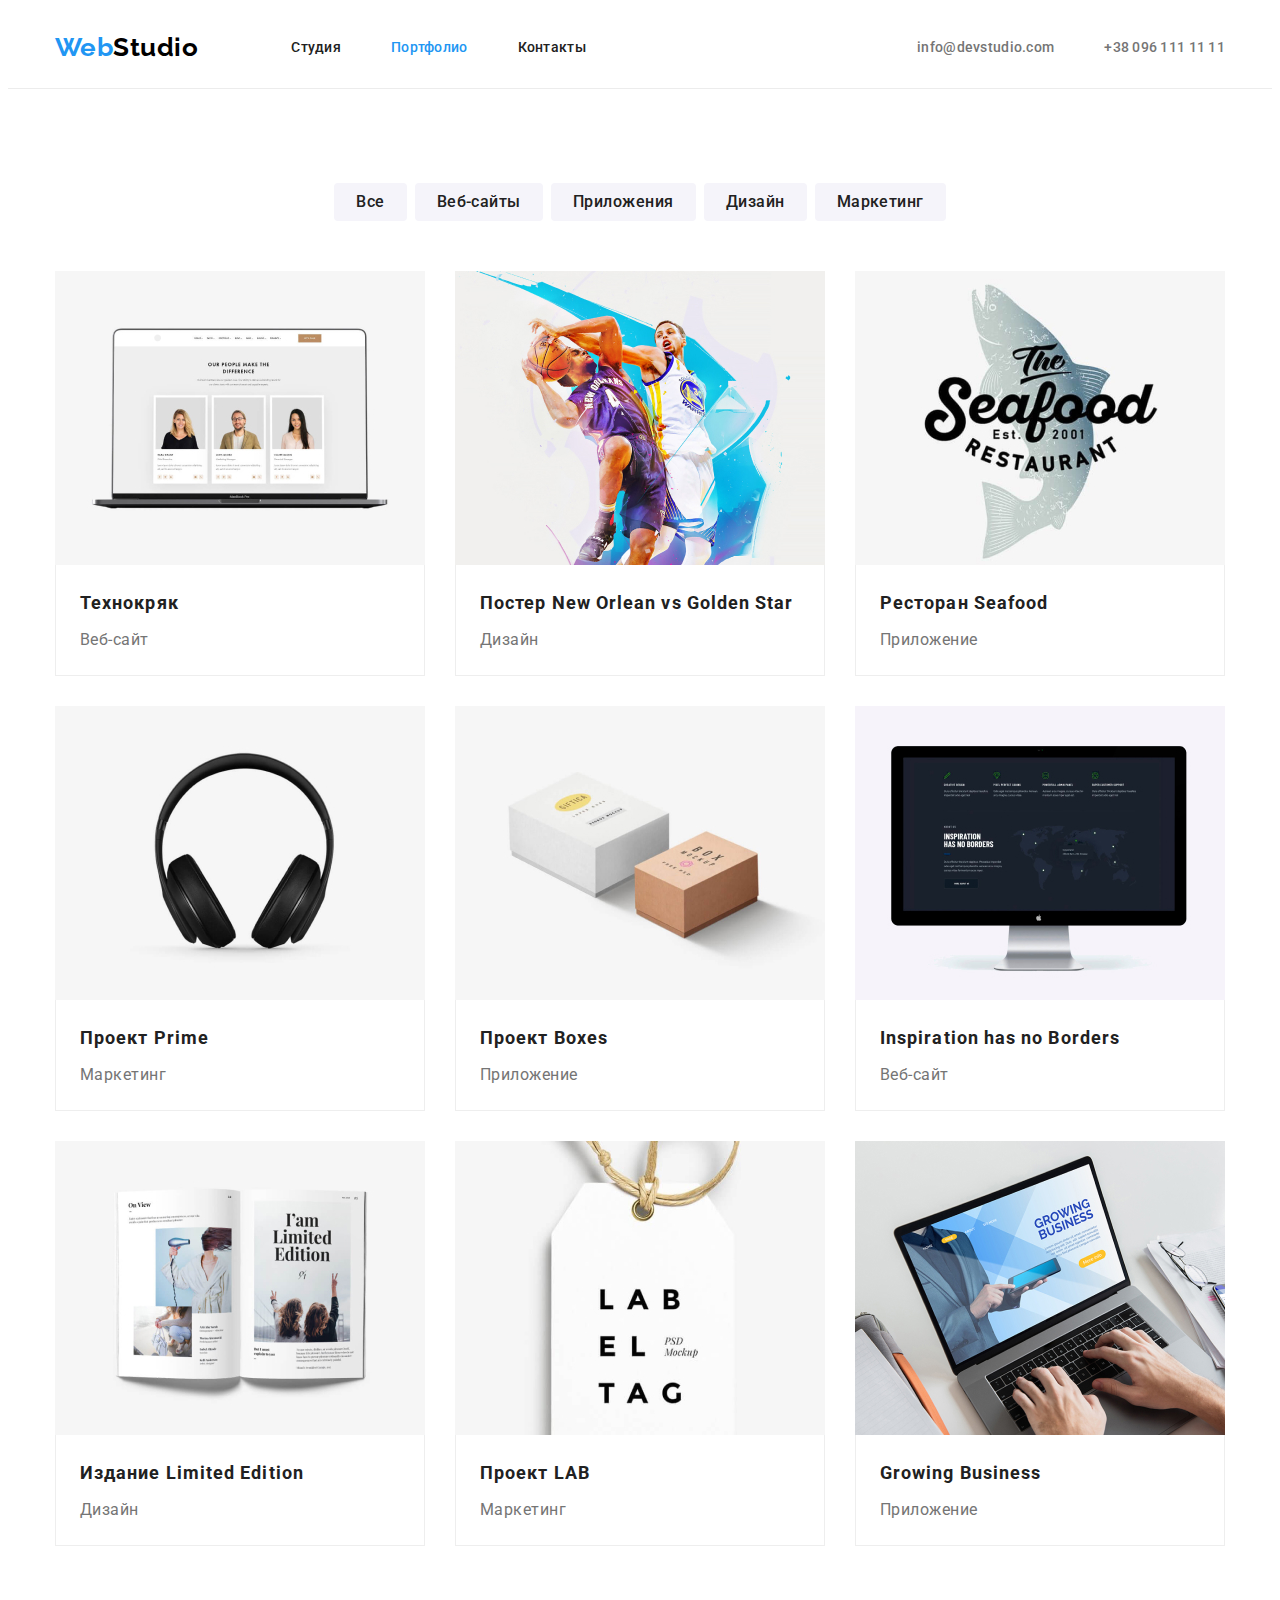
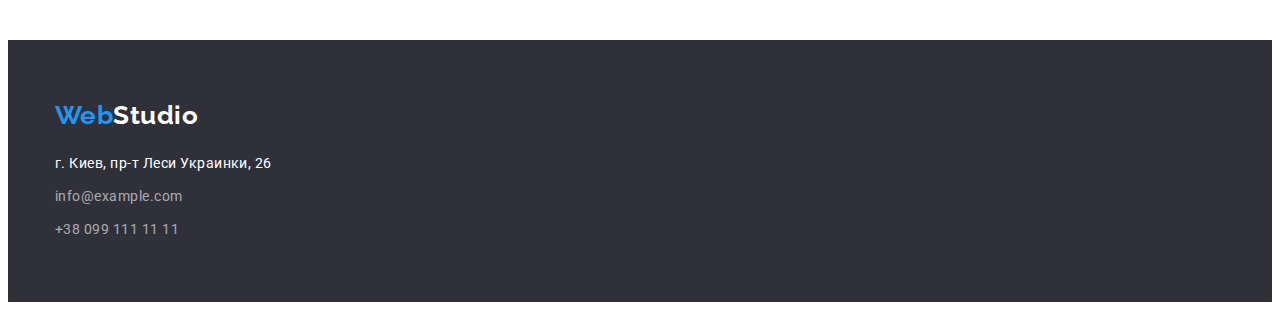
==== portfolio.html @ 2f04e292 "Initial files" ====
<!DOCTYPE html>
<html lang="ru">

<head>
    <link rel="stylesheet" href="https://cdnjs.cloudflare.com/ajax/libs/modern-normalize/1.1.0/modern-normalize.min.css"
        integrity="sha512-wpPYUAdjBVSE4KJnH1VR1HeZfpl1ub8YT/NKx4PuQ5NmX2tKuGu6U/JRp5y+Y8XG2tV+wKQpNHVUX03MfMFn9Q=="
        crossorigin="anonymous" referrerpolicy="no-referrer" />    
    <meta charset="UTF-8">
    <meta http-equiv="X-UA-Compatible" content="IE=edge">
    <meta name="viewport" content="width=device-width, initial-scale=1.0">    
    <title>Портфолио</title>    
    <link rel="preconnect" href="https://fonts.googleapis.com">
    <link rel="preconnect" href="https://fonts.gstatic.com" crossorigin>
    <link href="https://fonts.googleapis.com/css2?family=Raleway:wght@700&family=Roboto:wght@400;500;700;900&display=swap" rel="stylesheet">
    <link rel="stylesheet" href="./css/styles.css" />
</head>

<body>
    <header class="header-wrap">
        <div class="container border">
            <nav class="nav-bar">
                <a class="logo link" href="/">
                    Web<span class="logo-decor">Studio</span>
                </a>
                <ul class="nav-list list">
                    <li class="item"><a class="nav-item link" href="./index.html">Студия</a></li>
                    <li class="item"><a class="nav-item link current" href="./portfolio.html">Портфолио</a></li>
                    <li class="item"><a class="nav-item link" href="/Контакты">Контакты</a></li>
                </ul>
            </nav>
            <div class="contact-info">
                <a class="cinfo link" href="mailto:info@devstudio.com" target="_blank">info@devstudio.com</a>
                <a class="cinfo link" href="tel:+380961111111">+38 096 111 11 11</a>
            </div>
        </div>
    </header>
    <section class="section">
        <div class="container">
            <h1 hidden>Портфолио</h1>
            <ul class="button-list list">
                <li>
                    <button class="button" type="button">Все</button>
                </li>
                <li>
                    <button class="button" type="button">Веб-сайты</button>
                </li>
                <li>
                    <button class="button" type="button">Приложения</button>
                </li>
                <li>
                    <button class="button" type="button">Дизайн</button>
                </li>
                <li>
                    <button class="button" type="button">Маркетинг</button>
                </li>
            </ul>
            <ul class="portfolio-list list">
                <li class="portfolio-item">
                    <img src="./images/portfolio-logos/technokryak.jpg" alt="Веб-сайт Технокряк" width="370">
                        <div class="item-text">
                            <h2>Технокряк</h2>
                            <p>Веб-сайт</p>
                        </div>                    
                </li>
                <li class="portfolio-item">
                    <img src="./images/portfolio-logos/neworlean.jpg" alt="Дизайн постера" width="370">
                    <div class="item-text">
                        <h2>Постер <span lang="en">New Orlean vs Golden Star</span></h2>
                        <p>Дизайн</p>
                    </div>                    
                </li>
                <li class="portfolio-item">
                    <img src="./images/portfolio-logos/seafood.jpg" alt="Приложение" width="370">
                    <div class="item-text">
                        <h2>Ресторан <span lang="en">Seafood</span></h2>
                        <p>Приложение</p>
                    </div>
                </li>
                <li class="portfolio-item">
                    <img src="./images/portfolio-logos/prime.jpg" alt="Маркетинговый проект" width="370">
                    <div class="item-text">
                        <h2>Проект <span lang="en">Prime</span></h2>
                        <p>Маркетинг</p>
                    </div>
                </li>
                <li class="portfolio-item">
                    <img src="./images/portfolio-logos/boxes.jpg" alt="Приложение" width="370">
                    <div class="item-text">
                        <h2>Проект <span lang="en">Boxes</span></h2>
                        <p>Приложение</p>
                    </div>
                </li>
                <li class="portfolio-item">
                    <img src="./images/portfolio-logos/inspiration.jpg" alt="Веб-сайт" width="370">
                    <div class="item-text">
                        <h2 lang="en">Inspiration has no Borders</h2>
                        <p>Веб-сайт</p>
                    </div>
                </li>
                <li class="portfolio-item">
                    <img src="./images/portfolio-logos/limited-edition.jpg" alt="Дизайн издания" width="370">
                    <div class="item-text">
                        <h2>Издание <span lang="en">Limited Edition</span></h2>
                        <p>Дизайн</p>
                    </div>
                </li>
                <li class="portfolio-item">
                    <img src="./images/portfolio-logos/lab.jpg" alt="Маркетинговый проект" width="370"">
                    <div class="item-text">
                        <h2>Проект <span lang="en">LAB</span></h2>
                        <p>Маркетинг</p>
                    </div>
                </li>
                <li class="portfolio-item">
                    <img src="./images/portfolio-logos/gr-business.jpg" alt="Бизнесс приложение" width="370">
                    <div class="item-text">
                        <h2 lang="en">Growing Business</h2>
                        <p>Приложение</p>
                    </div>
                </li>
            </ul>
        </div>
    </section>

    <footer class="footer">
        <address class="footer-address footer-text container">
            <div class="footer-wrap">
                <a href="/" class="logo link">
                    Web<span class="footer-logo">Studio</span>
                </a>
                <ul class="list">
                    <li class="address-wrap"><span>г. Киев, пр-т Леси Украинки, 26</span></li>
                    <li class="address-wrap"><a class="footer-contact link" href="mailto:info@example.com"
                            target="_blank">info@example.com</a></li>
                    <li class="address-wrap"><a class="footer-contact link" href="tel:+380991111111">+38 099 111 11 11</a>
                    </li>
                </ul>
            </div>
        </address>
    </footer>
</body>

</html>
---- css/styles.css ----
:root {
  --accent-color: #2196f3;
  --page-main-text-color: #212121;
  --secondary-text-color: #757575;
  --section-bg-color: #2f303a;
  --button-bg-color: #f5f4fa;
  --button-text-color: #212121;
  --active-button-text-color: #ffffff;
  --section-title-text-color: #212121;
}

html {
  box-sizing: border-box;
}

*,
*::before,
*::after {
  box-sizing: inherit;
}

body {
  font-family: 'Roboto', sans-serif;

  color: var(--page-main-text-color);
  letter-spacing: 0.03em;
}

h1,
h2,
h3,
h4,
h5,
h6,
p {
  margin-top: 0;
}

a {
  cursor: default;
}

.link {
  text-decoration: none;
}

.list {
  padding: 0;
  margin: 0;
  list-style-type: none;
}

.section-title {
  font-weight: 700;
  font-size: 36px;
  line-height: 1.17;
  color: var(--section-title-text-color);
}

.button {
  padding: 6px 22px;
  border: transparent;
  border-radius: 4px;

  font-family: 'Roboto', sans-serif;
  font-weight: 500;
  font-size: 16px;
  line-height: 1.62;
  letter-spacing: 0.03em;
  text-align: center;
  color: var(--button-text-color);
  background-color: var(--button-bg-color);
  cursor: pointer;
}

.button:hover,
.button:focus {
  background-color: var(--accent-color);
  color: var(--active-button-text-color);
}

.container {
  margin-left: auto;
  margin-right: auto;
  width: 1200px;
  padding-left: 15px;
  padding-right: 15px;
}

.section {
  padding: 94px 0;
}

/*---------------------- Navigation bar ----------------------*/

.header-wrap {
  box-sizing: inherit;
  border-bottom: 1px solid #ececec;
}

.nav-bar {
  display: flex;
}

.header-wrap .border {
  display: flex;
  justify-content: space-between;
}

.nav-bar a,
.contact-info a {
  cursor: pointer;
}

.nav-bar .logo {
  padding-top: 24px;
  padding-bottom: 25px;
  margin-right: 93px;
}

.logo {
  font-family: Raleway;
  font-weight: 700;
  font-size: 26px;
  line-height: 1.19;
  color: var(--accent-color);
}

.logo-decor {
  color: #000000;
}

.nav-list {
  display: flex;
  margin: 0 auto;
}

.nav-list .item:not(:last-child) {
  margin-right: 50px;
}

.nav-item {
  font-weight: 500;
  font-size: 14px;
  line-height: 1.14;
  letter-spacing: 0.02em;
  color: var(--page-main-text-color);
}

.nav-list .nav-item {
  display: block;
  padding-top: 32px;
  padding-bottom: 32px;
}

.current {
  color: var(--accent-color);
}

.nav-item:hover,
.nav-item:focus {
  color: var(--accent-color);
}

.contact-info .cinfo + .cinfo {
  margin-left: 50px;
}

.contact-info {
  display: flex;
}

.contact-info .cinfo {
  padding: 32px 0;

  font-weight: 500;
  font-size: 14px;
  line-height: 1.14;
  letter-spacing: 0.02em;
  color: var(--secondary-text-color);
}

.contact-info .cinfo:hover {
  color: var(--accent-color);
}

/*---------------------- Order service ----------------------*/

.order-service {
  padding: 200px 0;

  text-align: center;
  background-color: var(--section-bg-color);
}

/* .small-size {
  padding: 100px 250px;
} */

.order-title {
  width: 696px;
  margin: 0 auto;
  /* padding-bottom: 30px; */

  font-weight: 900;
  font-size: 44px;
  line-height: 1.36;
  letter-spacing: 0.06em;
  text-transform: uppercase;
  color: #ffffff;
}

.order-btn {
  display: inline-block;
  margin-top: 30px;
  padding: 10px 32px;
  border-radius: 4px;

  font-weight: 700;
  font-size: 16px;
  line-height: 1.87;
  letter-spacing: 0.06em;
  color: #ffffff;
  background-color: var(--accent-color);
}

/*---------------------- Priorities ----------------------*/

.priority-list {
  display: flex;
}

.priority-item-header {
  margin-bottom: 10px;
}

.priority-item:not(:last-child) {
  padding-right: 30px;
}

.priority-item > h3 {
  font-weight: 700;
  font-size: 14px;
  line-height: 1.14;
  text-transform: uppercase;
}

.priority-text {
  margin: 0;

  font-size: 14px;
  line-height: 1.71;
  color: var(--secondary-text-color);
}

/*---------------------- Duties ----------------------*/

.top-indent {
  padding-top: 0;
}

.section-title {
  margin-bottom: 50px;

  text-align: center;
}

.duties-list {
  display: flex;
  justify-content: center;
}

.duties-item:not(:last-child) {
  margin-right: 30px;
}
/*---------------------- Our team ----------------------*/

.team {
  background-color: #f5f4fa;
  text-align: center;
}

.team .section-title {
  margin-bottom: 50px;
}

.team-list {
  display: flex;
  justify-content: center;
}

.team-item {
  background-color: #ffffff;
}

.team-item:not(:last-child) {
  margin-right: 30px;
}

.team-item img {
  border-radius: 0 0 4px 4px;
}

.team-item-description > h3 {
  margin-bottom: 10px;

  font-weight: 500;
  font-size: 16px;
  line-height: 1.9;
  letter-spacing: 0.03em;
}

.team-item-description > p {
  margin-bottom: 0;

  font-size: 16px;
  line-height: 1.8;
  letter-spacing: 0.03em;
  color: var(--secondary-text-color);
}

.team-item-description {
  padding: 30px 0;
}

/*---------------------- Footer ----------------------*/

.footer {
  padding: 60px 0;
  background-color: var(--section-bg-color);
}

.footer-logo {
  color: #ffffff;
}

.footer-text {
  font-weight: 400;
  font-size: 14px;
  line-height: 1.71;
}

.footer-address {
  font-style: normal;
  color: #ffffff;
}

.footer-contact {
  color: rgba(255, 255, 255, 0.6);
}

.address-wrap:first-child {
  margin-top: 20px;
}

.address-wrap:not(:last-child) {
  margin-bottom: 9px;
}

/*---------------------- Portfolio ----------------------*/

/*---------------------- Portfolio filter buttons ----------------------*/

.button-list {
  display: flex;
  justify-content: center;
}

.button-list li:not(:last-child) {
  padding-right: 8px;
}

/*---------------------- Portfolio items ----------------------*/
.portfolio-list {
  width: 1170px;
  display: flex;
  flex-wrap: wrap;
  margin-top: 50px;
}

.portfolio-item {
  width: calc((100% - 60px) / 3);
  margin-right: 30px;
  margin-bottom: 30px;
}

.portfolio-item:nth-child(3n) {
  margin-right: 0;
}

.portfolio-item:nth-last-child(-n + 3) {
  margin-bottom: 0;
}

.portfolio-item img {
  margin-bottom: -4px;
}

.item-description {
  border-bottom: none;
}

.item-text {
  padding: 20px 24px;
  border-right: 1px solid #eeeeee;
  border-bottom: 1px solid #eeeeee;
  border-left: 1px solid #eeeeee;
}

.item-text h2 {
  margin-bottom: 4px;

  font-weight: 700;
  font-size: 18px;
  line-height: 2;
  letter-spacing: 0.06em;
}

.item-text p {
  margin-bottom: 0;

  line-height: 1.88;
  font-size: 16px;
  color: var(--secondary-text-color);
}
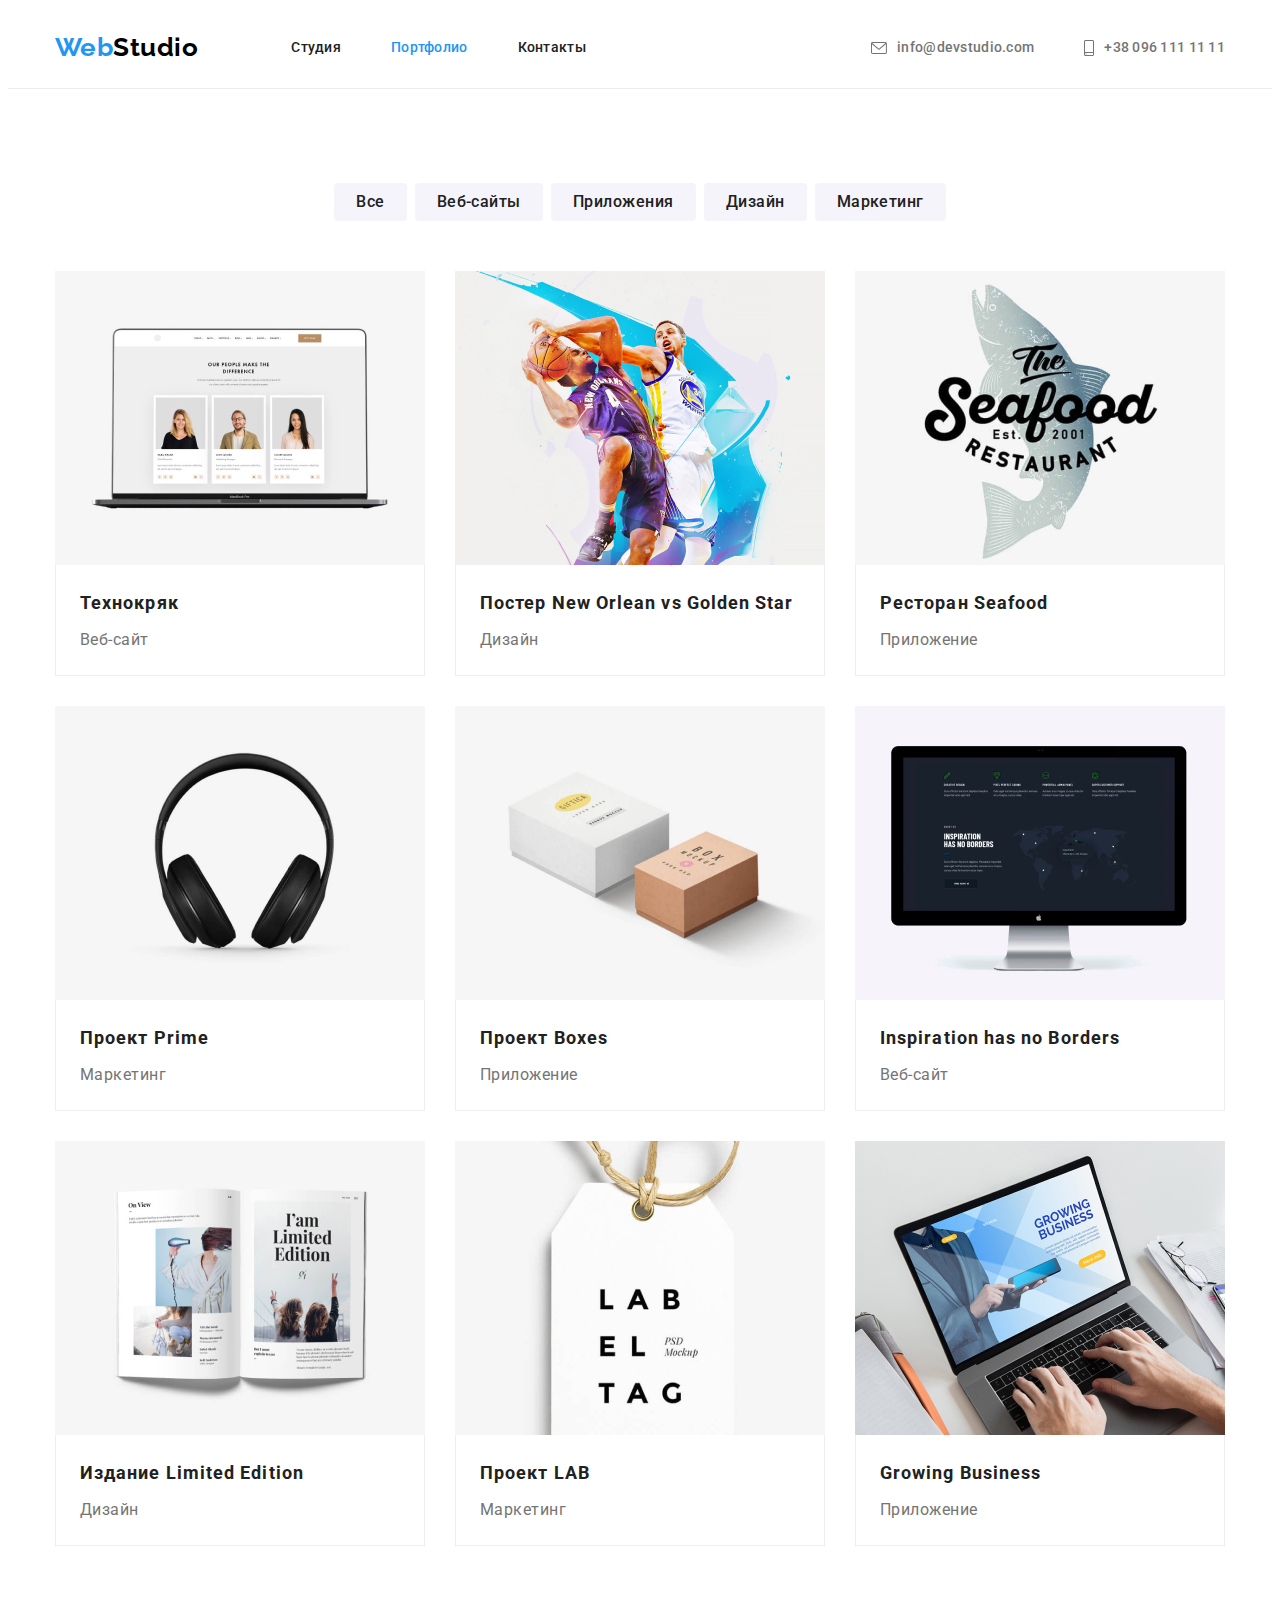
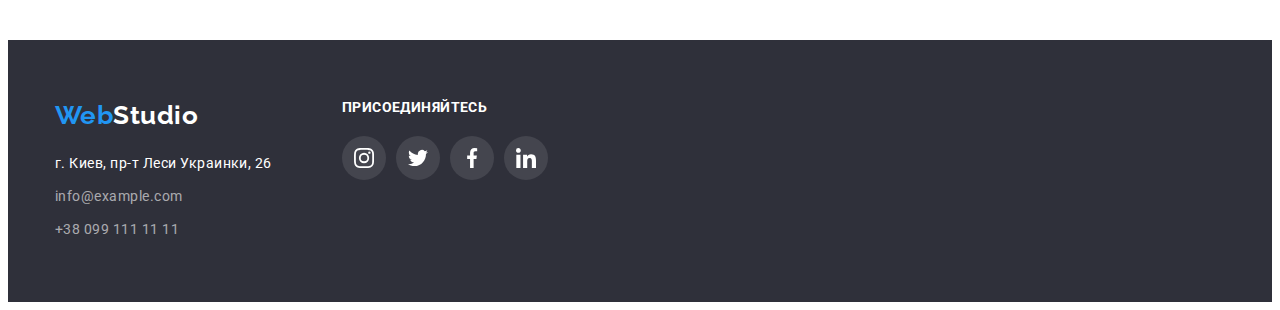
==== commit 574b7cf7: "Added changes according home task into html files and styles.css." ====
--- a/portfolio.html
+++ b/portfolio.html
@@ -4,14 +4,16 @@
 <head>
     <link rel="stylesheet" href="https://cdnjs.cloudflare.com/ajax/libs/modern-normalize/1.1.0/modern-normalize.min.css"
         integrity="sha512-wpPYUAdjBVSE4KJnH1VR1HeZfpl1ub8YT/NKx4PuQ5NmX2tKuGu6U/JRp5y+Y8XG2tV+wKQpNHVUX03MfMFn9Q=="
-        crossorigin="anonymous" referrerpolicy="no-referrer" />    
+        crossorigin="anonymous" referrerpolicy="no-referrer" />
     <meta charset="UTF-8">
     <meta http-equiv="X-UA-Compatible" content="IE=edge">
-    <meta name="viewport" content="width=device-width, initial-scale=1.0">    
-    <title>Портфолио</title>    
+    <meta name="viewport" content="width=device-width, initial-scale=1.0">
+    <title>Портфолио</title>
     <link rel="preconnect" href="https://fonts.googleapis.com">
     <link rel="preconnect" href="https://fonts.gstatic.com" crossorigin>
-    <link href="https://fonts.googleapis.com/css2?family=Raleway:wght@700&family=Roboto:wght@400;500;700;900&display=swap" rel="stylesheet">
+    <link
+        href="https://fonts.googleapis.com/css2?family=Raleway:wght@700&family=Roboto:wght@400;500;700;900&display=swap"
+        rel="stylesheet">
     <link rel="stylesheet" href="./css/styles.css" />
 </head>
 
@@ -19,7 +21,7 @@
     <header class="header-wrap">
         <div class="container border">
             <nav class="nav-bar">
-                <a class="logo link" href="/">
+                <a class="logo link" href="./">
                     Web<span class="logo-decor">Studio</span>
                 </a>
                 <ul class="nav-list list">
@@ -29,8 +31,18 @@
                 </ul>
             </nav>
             <div class="contact-info">
-                <a class="cinfo link" href="mailto:info@devstudio.com" target="_blank">info@devstudio.com</a>
-                <a class="cinfo link" href="tel:+380961111111">+38 096 111 11 11</a>
+                <a class="cinfo link" href="mailto:info@devstudio.com" target="_blank" rel="no-referrer noopener">
+                    <svg class="info-item" width="16" height="12">
+                        <use href="./images/icons/sprite.svg#icon-envelope"></use>
+                    </svg>
+                    info@devstudio.com
+                </a>
+                <a class="cinfo link" href="tel:+380961111111" target="_blank" rel="no-referrer noopener">
+                    <svg class="info-item" width="10" height="16">
+                        <use href="./images/icons/sprite.svg#icon-smartphone"></use>
+                    </svg>
+                    +38 096 111 11 11
+                </a>
             </div>
         </div>
     </header>
@@ -54,20 +66,20 @@
                     <button class="button" type="button">Маркетинг</button>
                 </li>
             </ul>
-            <ul class="portfolio-list list">
+            <ul class="flex-list list">
                 <li class="portfolio-item">
                     <img src="./images/portfolio-logos/technokryak.jpg" alt="Веб-сайт Технокряк" width="370">
-                        <div class="item-text">
-                            <h2>Технокряк</h2>
-                            <p>Веб-сайт</p>
-                        </div>                    
+                    <div class="item-text">
+                        <h2>Технокряк</h2>
+                        <p>Веб-сайт</p>
+                    </div>
                 </li>
                 <li class="portfolio-item">
                     <img src="./images/portfolio-logos/neworlean.jpg" alt="Дизайн постера" width="370">
                     <div class="item-text">
                         <h2>Постер <span lang="en">New Orlean vs Golden Star</span></h2>
                         <p>Дизайн</p>
-                    </div>                    
+                    </div>
                 </li>
                 <li class="portfolio-item">
                     <img src="./images/portfolio-logos/seafood.jpg" alt="Приложение" width="370">
@@ -106,26 +118,26 @@
                 </li>
                 <li class="portfolio-item">
                     <img src="./images/portfolio-logos/lab.jpg" alt="Маркетинговый проект" width="370"">
-                    <div class="item-text">
-                        <h2>Проект <span lang="en">LAB</span></h2>
-                        <p>Маркетинг</p>
-                    </div>
-                </li>
-                <li class="portfolio-item">
-                    <img src="./images/portfolio-logos/gr-business.jpg" alt="Бизнесс приложение" width="370">
-                    <div class="item-text">
-                        <h2 lang="en">Growing Business</h2>
-                        <p>Приложение</p>
-                    </div>
-                </li>
-            </ul>
+                    <div class=" item-text">
+                    <h2>Проект <span lang="en">LAB</span></h2>
+                    <p>Маркетинг</p>
+        </div>
+        </li>
+        <li class="portfolio-item">
+            <img src="./images/portfolio-logos/gr-business.jpg" alt="Бизнесс приложение" width="370">
+            <div class="item-text">
+                <h2 lang="en">Growing Business</h2>
+                <p>Приложение</p>
+            </div>
+        </li>
+        </ul>
         </div>
     </section>
 
     <footer class="footer">
-        <address class="footer-address footer-text container">
-            <div class="footer-wrap">
-                <a href="/" class="logo link">
+        <div class="footer-wrap container">
+            <address class="footer-address footer-text ">
+                <a href="./" class="logo link">
                     Web<span class="footer-logo">Studio</span>
                 </a>
                 <ul class="list">
@@ -135,8 +147,42 @@
                     <li class="address-wrap"><a class="footer-contact link" href="tel:+380991111111">+38 099 111 11 11</a>
                     </li>
                 </ul>
+            </address>
+            <div class="footer-social">
+                <h2 class="footer-social-title">присоединяйтесь</h2>
+                <ul class="footer-social-list list">
+                    <li class="footer-social-item link">
+                        <a class="footer-social-link" href="#" target="_blank" rel="norefferer noopener">
+                            <svg class="footer-social-icon" width="20" height="20">
+                                <use href="./images/icons/sprite.svg#icon-instagram-footer"></use>
+                            </svg>
+                        </a>
+                    </li>
+                    <li class="footer-social-item link">
+                        <a class="footer-social-link" href="#" target="_blank" rel="norefferer noopener">
+                            <svg class="footer-social-icon" width="20" height="20">
+                                <use href="./images/icons/sprite.svg#icon-twitter-footer"></use>
+                            </svg>
+                        </a>
+                    </li>
+                    <li class="footer-social-item link">
+                        <a class="footer-social-link" href="#" target="_blank" rel="norefferer noopener">
+                            <svg class="footer-social-icon" width="20" height="20">
+                                <use href="./images/icons/sprite.svg#icon-facebook-footer"></use>
+                            </svg>
+                        </a>
+                    </li>
+                    <li class="footer-social-item link">
+                        <a class="footer-social-link" href="#" target="_blank" rel="norefferer noopener">
+                            <svg class="footer-social-icon" width="20" height="20">
+                                <use href="./images/icons/sprite.svg#icon-linkedin-footer"></use>
+                            </svg>
+                        </a>
+                    </li>
+                </ul>
             </div>
-        </address>
+        </div>
+    
     </footer>
 </body>
 
--- a/css/styles.css
+++ b/css/styles.css
@@ -50,6 +50,13 @@
   list-style-type: none;
 }
 
+.flex-list {
+  width: 1170px;
+  display: flex;
+  flex-wrap: wrap;
+  margin-top: 50px;
+}
+
 .section-title {
   font-weight: 700;
   font-size: 36px;
@@ -77,6 +84,7 @@
 .button:focus {
   background-color: var(--accent-color);
   color: var(--active-button-text-color);
+  filter: drop-shadow(0px 4px 4px rgba(0, 0, 0, 0.25));
 }
 
 .container {
@@ -180,8 +188,21 @@
   color: var(--secondary-text-color);
 }
 
-.contact-info .cinfo:hover {
+.cinfo:hover,
+.cinfo:focus {
   color: var(--accent-color);
+  fill: currentColor;
+}
+
+.cinfo {
+  display: flex;
+  align-items: center;
+  justify-content: center;
+  fill: var(--secondary-text-color);
+}
+
+.info-item {
+  margin-right: 10px;
 }
 
 /*---------------------- Order service ----------------------*/
@@ -190,12 +211,19 @@
   padding: 200px 0;
 
   text-align: center;
-  background-color: var(--section-bg-color);
-}
-
-/* .small-size {
-  padding: 100px 250px;
-} */
+  background-color: #c4c4c4;
+}
+
+.overlay {
+  max-width: 1600px;
+  height: 600px;
+  margin: 0 auto;
+  background-image: linear-gradient(rgba(47, 48, 58, 0.4), rgba(47, 48, 58, 0.4)),
+    url('../images/order-bg.jpg');
+  background-repeat: no-repeat;
+  background-position: center;
+  background-size: cover;
+}
 
 .order-title {
   width: 696px;
@@ -234,6 +262,37 @@
   margin-bottom: 10px;
 }
 
+.priority-item::before {
+  content: '';
+  display: block;
+  margin-bottom: 30px;
+  height: 120px;
+  display: block;
+
+  background-size: 70px;
+  background-repeat: no-repeat;
+  background-position: center;
+  background-color: #f5f4fa;
+  border-radius: 4px;
+  box-shadow: 0px 4px 4px rgba(0, 0, 0, 0.25);
+}
+
+.icon-antenna::before {
+  background-image: url('../images/icons/antenna.svg');
+}
+
+.icon-clock::before {
+  background-image: url('../images/icons/clock.svg');
+}
+
+.icon-diagram::before {
+  background-image: url('../images/icons/diagram.svg');
+}
+
+.icon-astronaut::before {
+  background-image: url('../images/icons/astronaut.svg');
+}
+
 .priority-item:not(:last-child) {
   padding-right: 30px;
 }
@@ -302,7 +361,7 @@
 }
 
 .team-item-description > h3 {
-  margin-bottom: 10px;
+  margin-bottom: 0px;
 
   font-weight: 500;
   font-size: 16px;
@@ -323,11 +382,93 @@
   padding: 30px 0;
 }
 
+.team-text-description {
+  padding-bottom: 16px;
+}
+
+.list-socials {
+  display: flex;
+  justify-content: center;
+}
+
+.link-socials {
+  display: flex;
+  width: 100%;
+  height: 100%;
+  align-items: center;
+  justify-content: center;
+  border-radius: 50%;
+  background-color: #fff;
+}
+
+.social-icon {
+  fill: #afb1b8;
+}
+
+.link-socials:hover,
+.link-socials:focus,
+.link-socials:hover .social-icon,
+.link-socials:focus .social-icon {
+  fill: #ffffff;
+  background-color: var(--accent-color);
+}
+
+.socials-item {
+  width: 44px;
+  height: 44px;
+}
+
+.socials-item:not(:last-child) {
+  margin-right: 10px;
+}
+
+/*---------------------- Clients ----------------------*/
+
+.clients-item {
+  display: flex;
+  flex-basis: calc((100% - 150px) / 6);
+  width: 172px;
+  height: 92px;
+  margin-right: 30px;
+}
+
+.client-link {
+  padding: 16px 32px;
+  align-items: center;
+  justify-content: center;
+  border: 1px solid #afb1b8;
+  border-radius: 4px;
+  cursor: pointer;
+}
+
+.clients-item:nth-child(6n) {
+  margin-right: 0;
+}
+
+.client-icon {
+  width: 100%;
+  height: 100%;
+  fill: #afb1b8;
+}
+
+.client-link:hover,
+.client-link:focus,
+.client-link:hover .client-icon,
+.client-link:focus .client-icon {
+  fill: var(--accent-color);
+  border-color: var(--accent-color);
+}
+
 /*---------------------- Footer ----------------------*/
 
 .footer {
   padding: 60px 0;
   background-color: var(--section-bg-color);
+}
+
+.footer-wrap {
+  display: flex;
+  justify-content: flex-start;
 }
 
 .footer-logo {
@@ -345,10 +486,18 @@
   color: #ffffff;
 }
 
+.footer-address a {
+  cursor: pointer;
+}
+
 .footer-contact {
   color: rgba(255, 255, 255, 0.6);
 }
 
+.address-wrap {
+  margin-right: 70px;
+}
+
 .address-wrap:first-child {
   margin-top: 20px;
 }
@@ -357,7 +506,52 @@
   margin-bottom: 9px;
 }
 
-/*---------------------- Portfolio ----------------------*/
+.footer-social-item {
+  display: flex;
+  width: 44px;
+  height: 44px;
+  fill: #ffffff;
+}
+
+.footer-social-item:not(:last-child) {
+  margin-right: 10px;
+}
+
+.footer-social-list {
+  display: flex;
+}
+
+.footer-social-title {
+  margin-bottom: 20px;
+
+  font-weight: 700;
+  font-size: 14px;
+  text-transform: uppercase;
+  line-height: 1.14;
+  letter-spacing: 0.03em;
+
+  color: #ffffff;
+}
+
+.footer-social-link {
+  width: 100%;
+  height: 100%;
+  display: flex;
+  align-items: center;
+  justify-content: center;
+  border-radius: 50%;
+  background-color: rgba(255, 255, 255, 0.1);
+  cursor: pointer;
+}
+
+.footer-social-link:hover,
+.footer-social-link:focus,
+.footer-social-link:hover .footer-social-icon,
+.footer-social-link:focus .footer-social-icon {
+  background-color: var(--accent-color);
+}
+
+/*---------------------- Portfolio page ----------------------*/
 
 /*---------------------- Portfolio filter buttons ----------------------*/
 
@@ -371,17 +565,17 @@
 }
 
 /*---------------------- Portfolio items ----------------------*/
-.portfolio-list {
-  width: 1170px;
-  display: flex;
-  flex-wrap: wrap;
-  margin-top: 50px;
-}
 
 .portfolio-item {
   width: calc((100% - 60px) / 3);
   margin-right: 30px;
   margin-bottom: 30px;
+}
+
+.portfolio-item:hover {
+  box-shadow: 0px 1px 1px rgba(0, 0, 0, 0.12), 0px 4px 4px rgba(0, 0, 0, 0.06),
+    1px 4px 6px rgba(0, 0, 0, 0.16);
+  cursor: pointer;
 }
 
 .portfolio-item:nth-child(3n) {
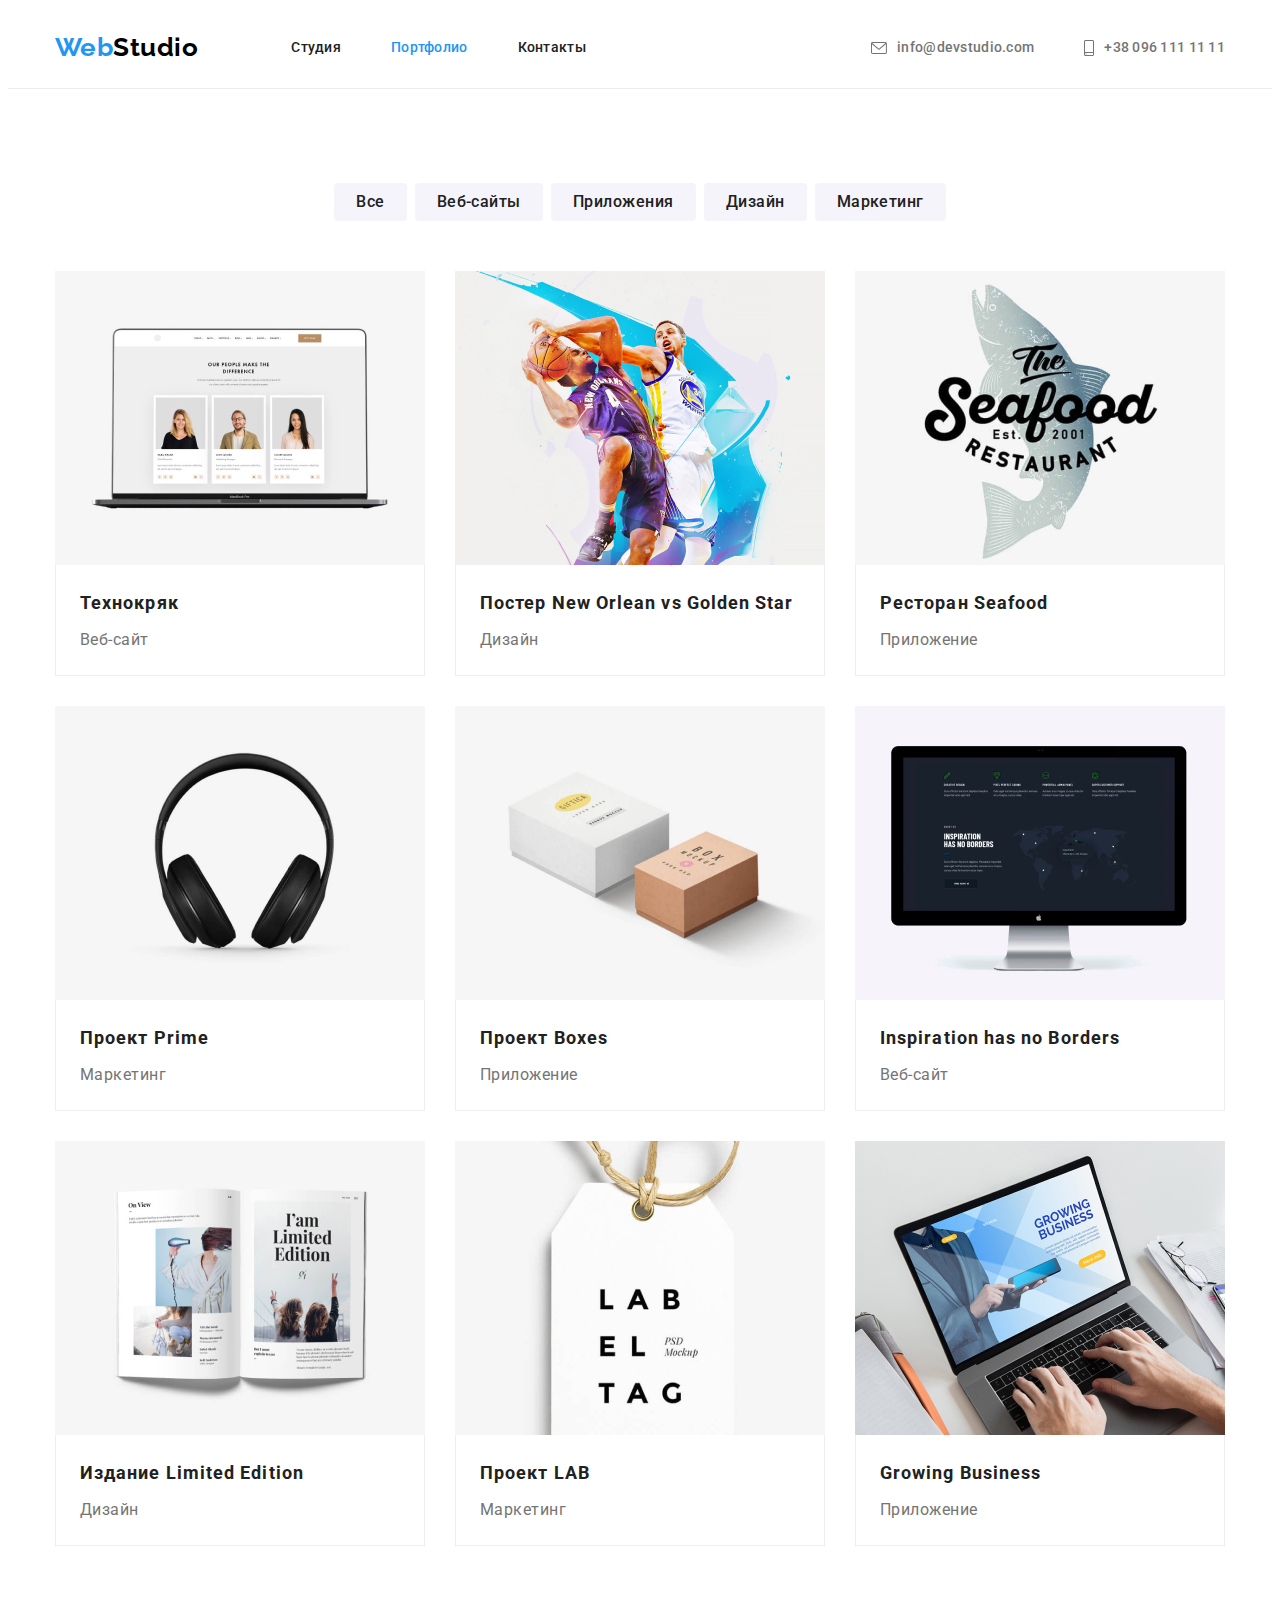
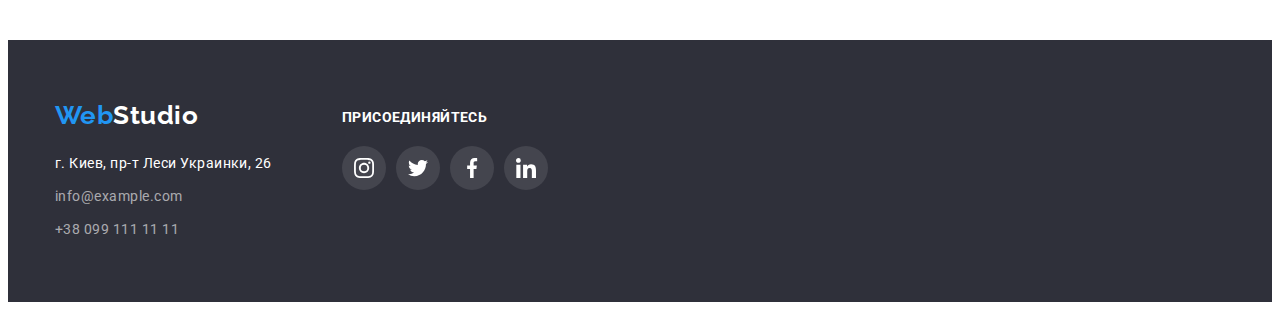
==== commit 61f80815: "Fixed bugs with sprite, pointer on team-card social icons." ====
--- a/portfolio.html
+++ b/portfolio.html
@@ -154,28 +154,28 @@
                     <li class="footer-social-item link">
                         <a class="footer-social-link" href="#" target="_blank" rel="norefferer noopener">
                             <svg class="footer-social-icon" width="20" height="20">
-                                <use href="./images/icons/sprite.svg#icon-instagram-footer"></use>
+                                <use href="./images/icons/sprite.svg#icon-instagram"></use>
                             </svg>
                         </a>
                     </li>
                     <li class="footer-social-item link">
                         <a class="footer-social-link" href="#" target="_blank" rel="norefferer noopener">
                             <svg class="footer-social-icon" width="20" height="20">
-                                <use href="./images/icons/sprite.svg#icon-twitter-footer"></use>
+                                <use href="./images/icons/sprite.svg#icon-twitter"></use>
                             </svg>
                         </a>
                     </li>
                     <li class="footer-social-item link">
                         <a class="footer-social-link" href="#" target="_blank" rel="norefferer noopener">
                             <svg class="footer-social-icon" width="20" height="20">
-                                <use href="./images/icons/sprite.svg#icon-facebook-footer"></use>
+                                <use href="./images/icons/sprite.svg#icon-facebook"></use>
                             </svg>
                         </a>
                     </li>
                     <li class="footer-social-item link">
                         <a class="footer-social-link" href="#" target="_blank" rel="norefferer noopener">
                             <svg class="footer-social-icon" width="20" height="20">
-                                <use href="./images/icons/sprite.svg#icon-linkedin-footer"></use>
+                                <use href="./images/icons/sprite.svg#icon-linkedin"></use>
                             </svg>
                         </a>
                     </li>
--- a/css/styles.css
+++ b/css/styles.css
@@ -332,6 +332,7 @@
 .duties-item:not(:last-child) {
   margin-right: 30px;
 }
+
 /*---------------------- Our team ----------------------*/
 
 .team {
@@ -411,6 +412,7 @@
 .link-socials:focus .social-icon {
   fill: #ffffff;
   background-color: var(--accent-color);
+  cursor: pointer;
 }
 
 .socials-item {
@@ -433,7 +435,7 @@
 }
 
 .client-link {
-  padding: 16px 32px;
+  padding: 15px 30px;
   align-items: center;
   justify-content: center;
   border: 1px solid #afb1b8;
@@ -510,7 +512,6 @@
   display: flex;
   width: 44px;
   height: 44px;
-  fill: #ffffff;
 }
 
 .footer-social-item:not(:last-child) {
@@ -522,6 +523,7 @@
 }
 
 .footer-social-title {
+  margin-top: 10px;
   margin-bottom: 20px;
 
   font-weight: 700;
@@ -544,6 +546,10 @@
   cursor: pointer;
 }
 
+.footer-social-icon {
+  fill: #ffffff;
+}
+
 .footer-social-link:hover,
 .footer-social-link:focus,
 .footer-social-link:hover .footer-social-icon,
